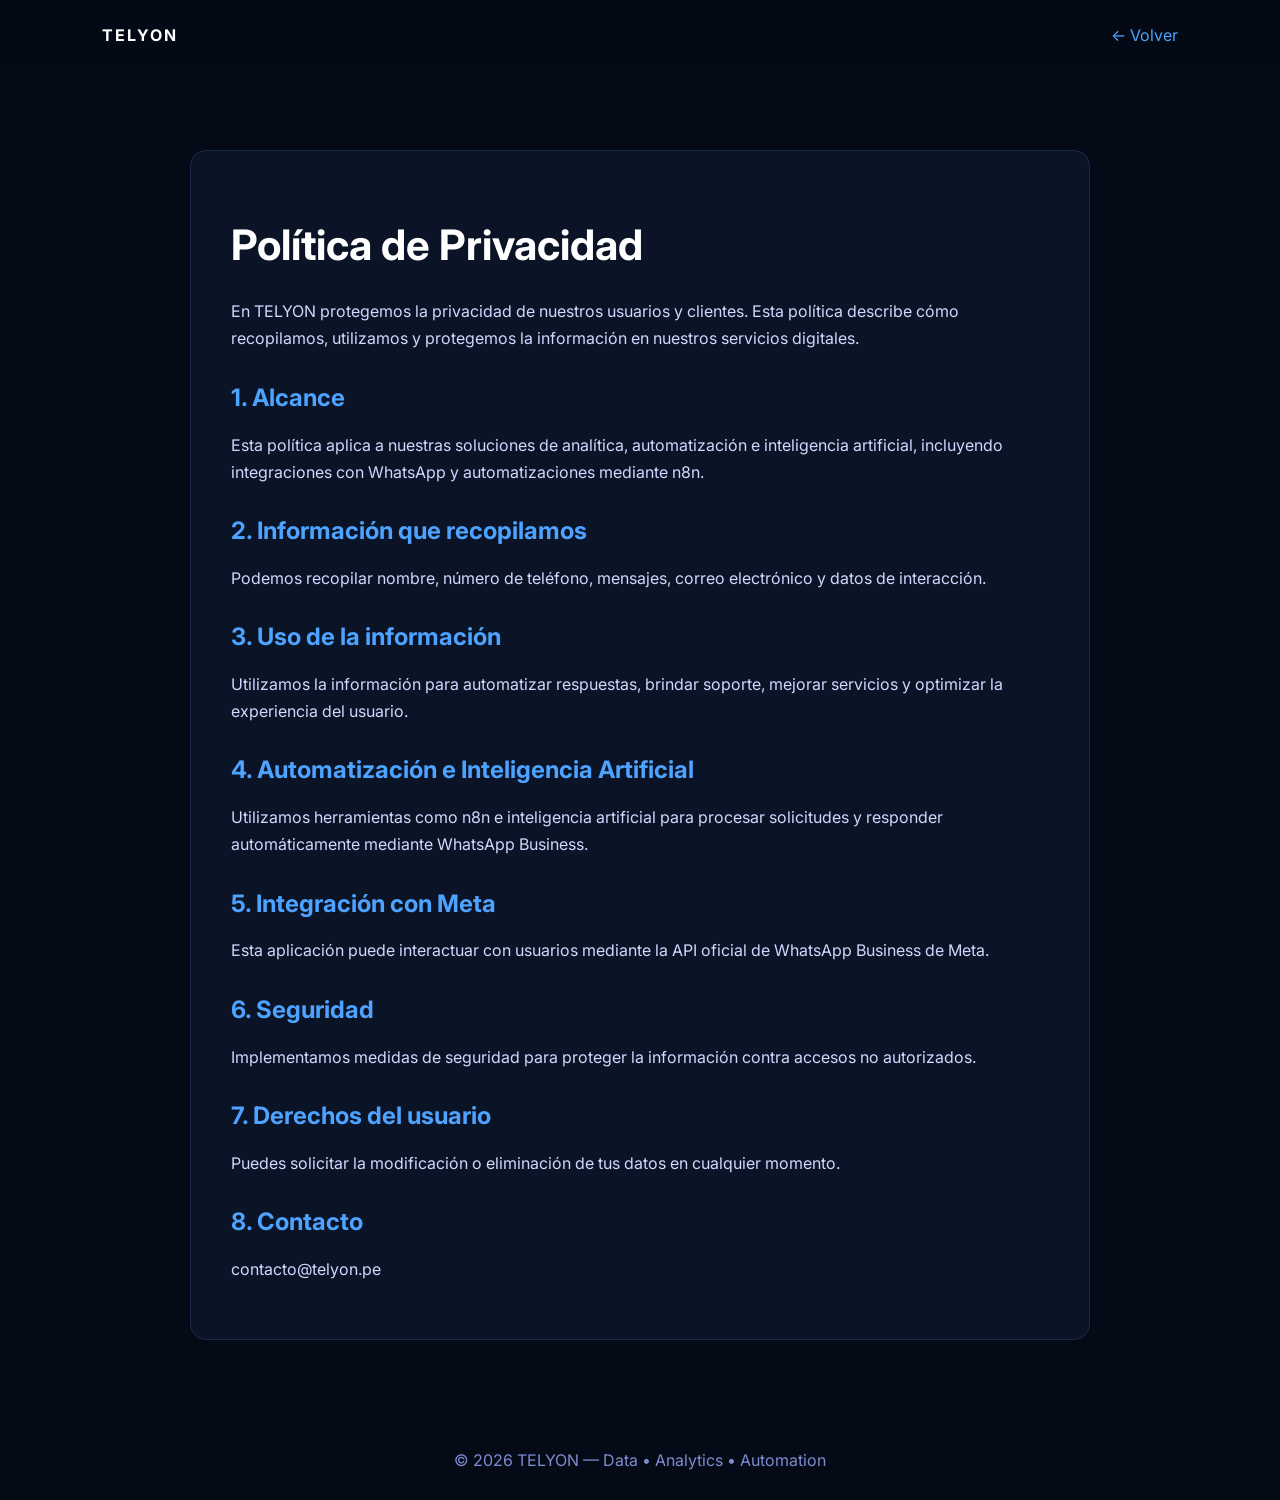
==== privacidad/index.html @ 51b3d63a "Sitio TELYON para telyon.pe Copia de Teylon-website con dominio propio telyon.pe y correo contacto@t" ====
<!DOCTYPE html>
<html lang="es">
<head>
    <meta charset="UTF-8">
    <meta name="viewport" content="width=device-width, initial-scale=1.0">
    <title>Política de Privacidad | TELYON</title>

    <link href="https://fonts.googleapis.com/css2?family=Inter:wght@300;400;600;700&display=swap" rel="stylesheet">

    <style>
        body {
            margin: 0;
            font-family: 'Inter', sans-serif;
            background: #050b16;
            color: #cfd8ff;
        }

        header {
            padding: 25px 8%;
            display: flex;
            justify-content: space-between;
            background: rgba(5,11,22,0.9);
        }

        .logo {
            color: white;
            font-weight: 700;
            letter-spacing: 2px;
        }

        .back {
            color: #4da3ff;
            text-decoration: none;
        }

        .container {
            max-width: 900px;
            margin: 60px auto;
            padding: 20px;
        }

        .card {
            background: #0b1426;
            padding: 40px;
            border-radius: 16px;
            border: 1px solid #1c2a4a;
        }

        h1 {
            color: white;
            font-size: 42px;
        }

        h2 {
            color: #4da3ff;
            margin-top: 30px;
        }

        p {
            line-height: 1.7;
        }

        footer {
            text-align: center;
            padding: 30px;
            margin-top: 60px;
            color: #7c8ccf;
        }
    </style>
</head>

<body>

<header>
    <div class="logo">TELYON</div>
    <a href="/" class="back">← Volver</a>
</header>

<div class="container">
    <div class="card">

        <h1>Política de Privacidad</h1>

        <p>
            En TELYON protegemos la privacidad de nuestros usuarios y clientes. Esta política describe cómo recopilamos,
            utilizamos y protegemos la información en nuestros servicios digitales.
        </p>

        <h2>1. Alcance</h2>
        <p>
            Esta política aplica a nuestras soluciones de analítica, automatización e inteligencia artificial,
            incluyendo integraciones con WhatsApp y automatizaciones mediante n8n.
        </p>

        <h2>2. Información que recopilamos</h2>
        <p>
            Podemos recopilar nombre, número de teléfono, mensajes, correo electrónico y datos de interacción.
        </p>

        <h2>3. Uso de la información</h2>
        <p>
            Utilizamos la información para automatizar respuestas, brindar soporte, mejorar servicios
            y optimizar la experiencia del usuario.
        </p>

        <h2>4. Automatización e Inteligencia Artificial</h2>
        <p>
            Utilizamos herramientas como n8n e inteligencia artificial para procesar solicitudes
            y responder automáticamente mediante WhatsApp Business.
        </p>

        <h2>5. Integración con Meta</h2>
        <p>
            Esta aplicación puede interactuar con usuarios mediante la API oficial de WhatsApp Business de Meta.
        </p>

        <h2>6. Seguridad</h2>
        <p>
            Implementamos medidas de seguridad para proteger la información contra accesos no autorizados.
        </p>

        <h2>7. Derechos del usuario</h2>
        <p>
            Puedes solicitar la modificación o eliminación de tus datos en cualquier momento.
        </p>

        <h2>8. Contacto</h2>
        <p>
            contacto@telyon.pe
        </p>

    </div>
</div>

<footer>
    © 2026 TELYON — Data • Analytics • Automation
</footer>

</body>
</html>
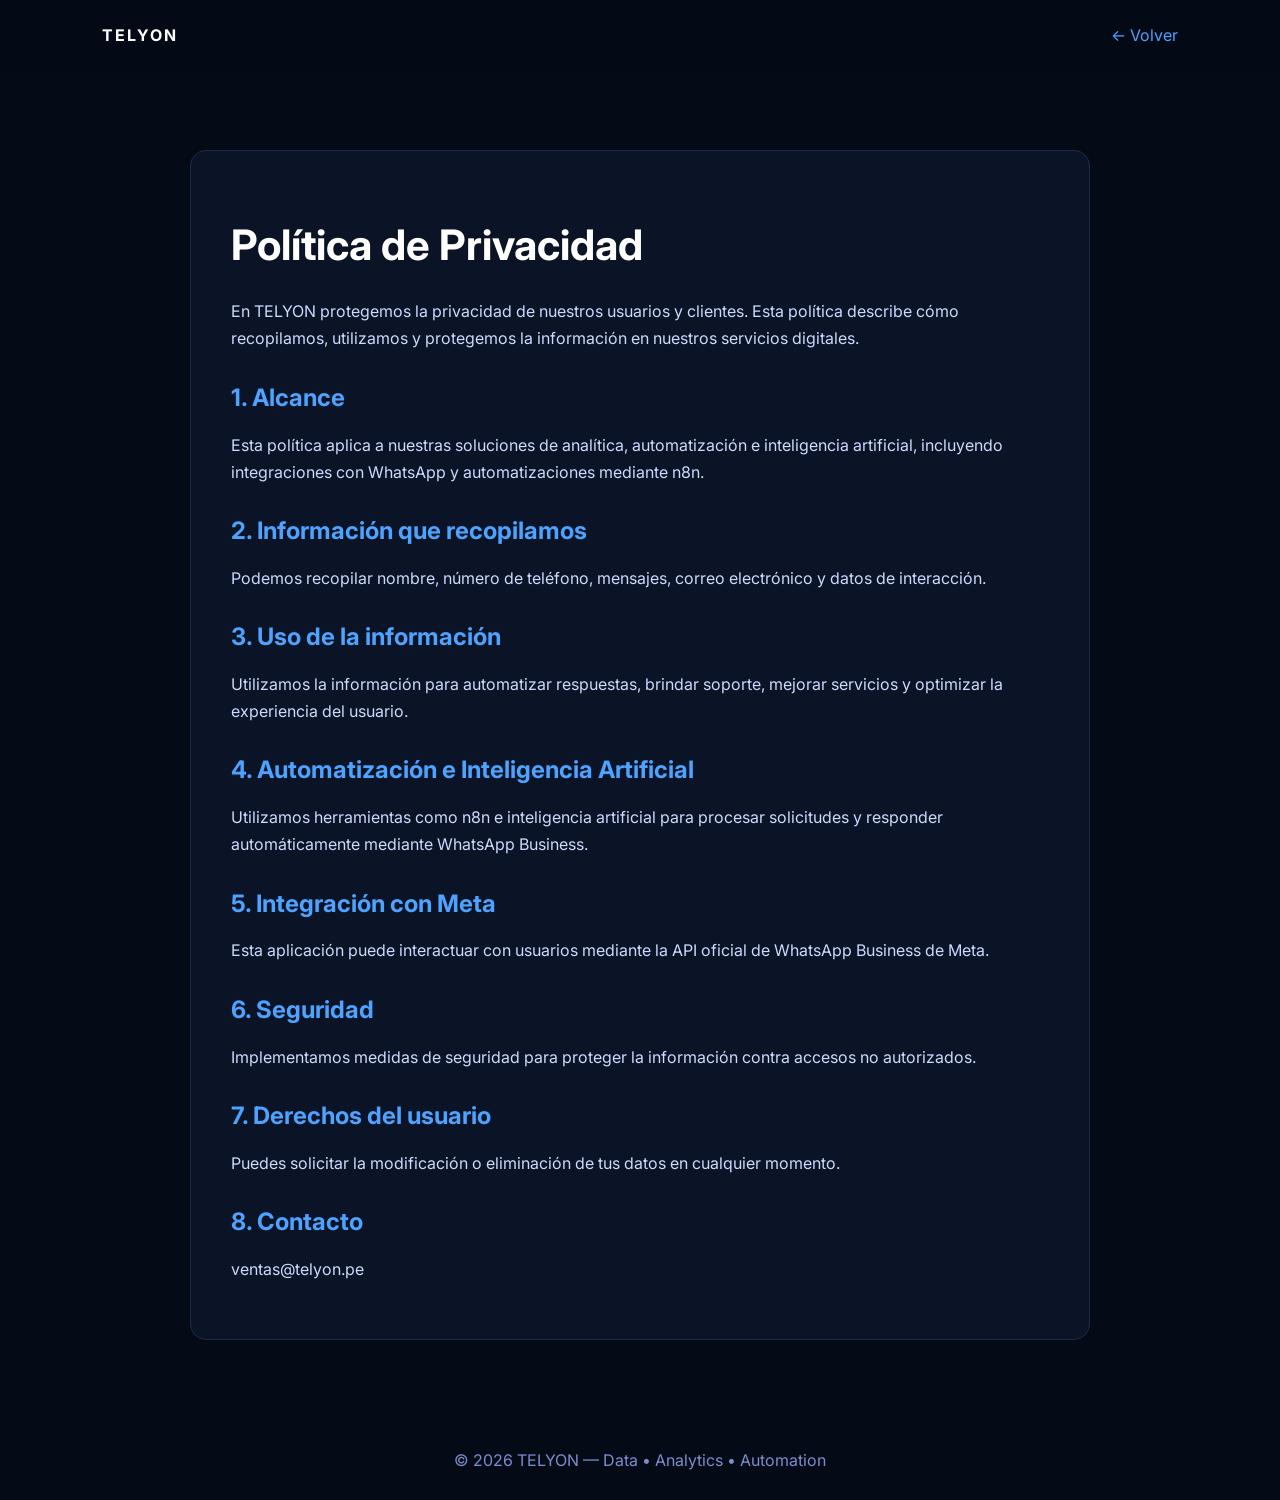
==== commit 1edd2b01: "Correo de contacto: ventas@telyon.pe Co-Authored-By: Claude Opus 5.5 <noreply@anthropic.com>" ====
--- a/privacidad/index.html
+++ b/privacidad/index.html
@@ -126,7 +126,7 @@
 
         <h2>8. Contacto</h2>
         <p>
-            contacto@telyon.pe
+            ventas@telyon.pe
         </p>
 
     </div>
